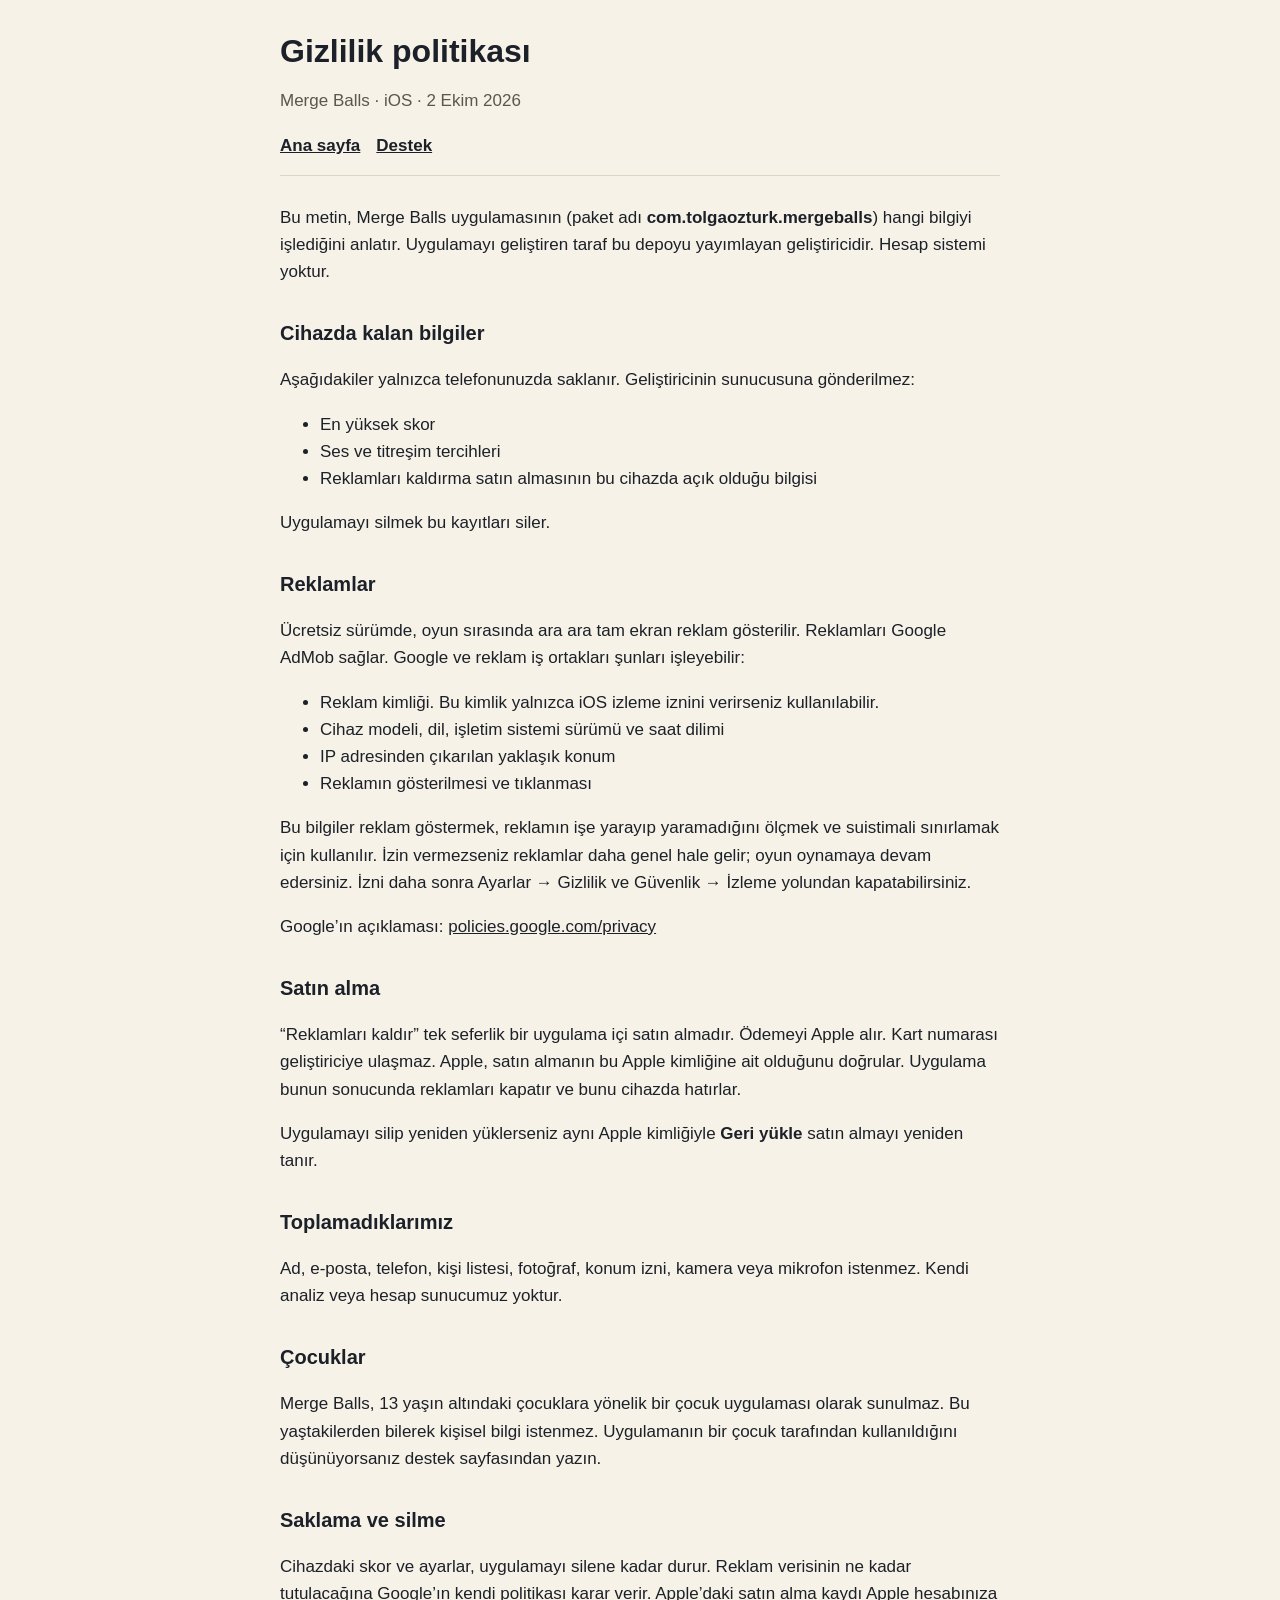
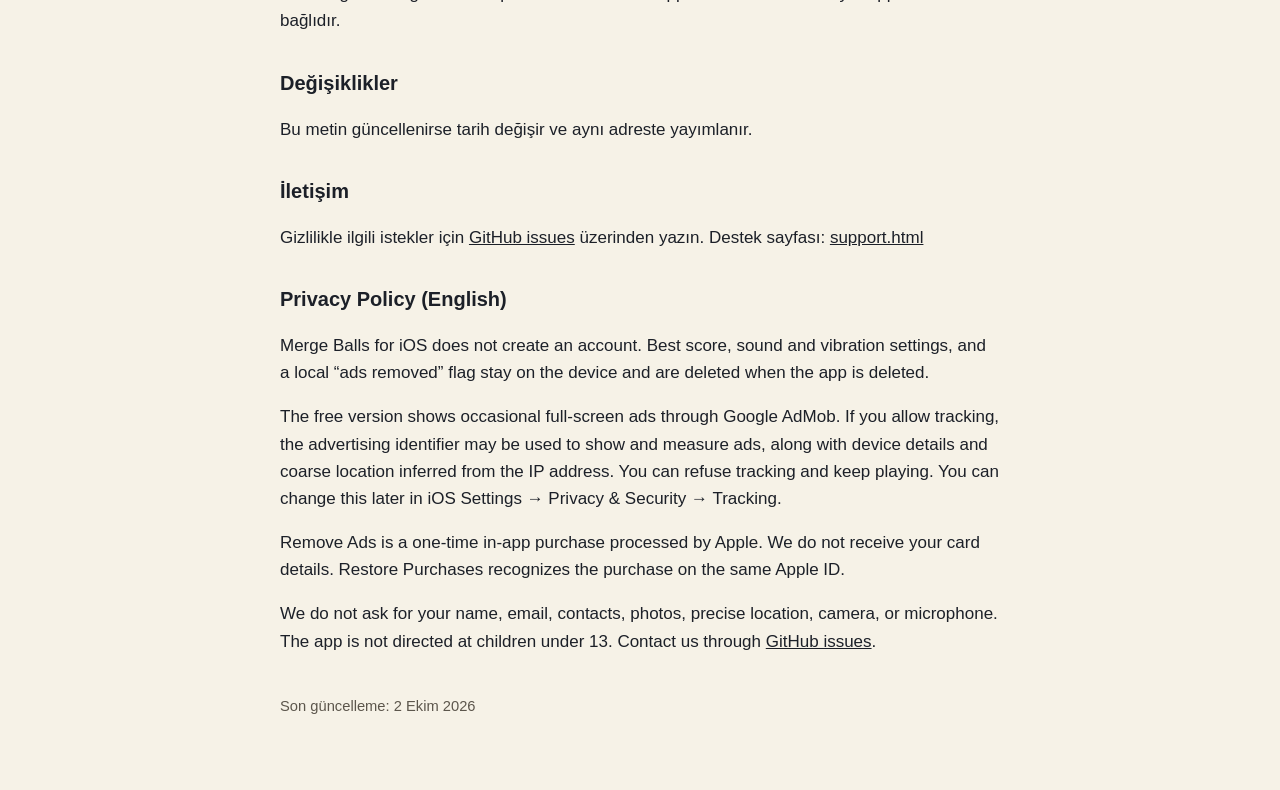
==== privacy.html @ 23a469aa "docs: publish privacy policy and support pages for Merge Balls Co-authored-by: Cursor <cursoragent@c" ====
<!DOCTYPE html>
<html lang="tr">
<head>
  <meta charset="utf-8">
  <meta name="viewport" content="width=device-width, initial-scale=1">
  <title>Gizlilik politikası — Merge Balls</title>
  <link rel="stylesheet" href="style.css">
</head>
<body>
  <main>
    <header>
      <h1>Gizlilik politikası</h1>
      <p class="muted">Merge Balls · iOS · 2 Ekim 2026</p>
      <nav>
        <a href="index.html">Ana sayfa</a>
        <a href="support.html">Destek</a>
      </nav>
    </header>

    <p>Bu metin, Merge Balls uygulamasının (paket adı <strong>com.tolgaozturk.mergeballs</strong>) hangi bilgiyi işlediğini anlatır. Uygulamayı geliştiren taraf bu depoyu yayımlayan geliştiricidir. Hesap sistemi yoktur.</p>

    <h2>Cihazda kalan bilgiler</h2>
    <p>Aşağıdakiler yalnızca telefonunuzda saklanır. Geliştiricinin sunucusuna gönderilmez:</p>
    <ul>
      <li>En yüksek skor</li>
      <li>Ses ve titreşim tercihleri</li>
      <li>Reklamları kaldırma satın almasının bu cihazda açık olduğu bilgisi</li>
    </ul>
    <p>Uygulamayı silmek bu kayıtları siler.</p>

    <h2>Reklamlar</h2>
    <p>Ücretsiz sürümde, oyun sırasında ara ara tam ekran reklam gösterilir. Reklamları Google AdMob sağlar. Google ve reklam iş ortakları şunları işleyebilir:</p>
    <ul>
      <li>Reklam kimliği. Bu kimlik yalnızca iOS izleme iznini verirseniz kullanılabilir.</li>
      <li>Cihaz modeli, dil, işletim sistemi sürümü ve saat dilimi</li>
      <li>IP adresinden çıkarılan yaklaşık konum</li>
      <li>Reklamın gösterilmesi ve tıklanması</li>
    </ul>
    <p>Bu bilgiler reklam göstermek, reklamın işe yarayıp yaramadığını ölçmek ve suistimali sınırlamak için kullanılır. İzin vermezseniz reklamlar daha genel hale gelir; oyun oynamaya devam edersiniz. İzni daha sonra Ayarlar → Gizlilik ve Güvenlik → İzleme yolundan kapatabilirsiniz.</p>
    <p>Google’ın açıklaması: <a href="https://policies.google.com/privacy">policies.google.com/privacy</a></p>

    <h2>Satın alma</h2>
    <p>“Reklamları kaldır” tek seferlik bir uygulama içi satın almadır. Ödemeyi Apple alır. Kart numarası geliştiriciye ulaşmaz. Apple, satın almanın bu Apple kimliğine ait olduğunu doğrular. Uygulama bunun sonucunda reklamları kapatır ve bunu cihazda hatırlar.</p>
    <p>Uygulamayı silip yeniden yüklerseniz aynı Apple kimliğiyle <strong>Geri yükle</strong> satın almayı yeniden tanır.</p>

    <h2>Toplamadıklarımız</h2>
    <p>Ad, e-posta, telefon, kişi listesi, fotoğraf, konum izni, kamera veya mikrofon istenmez. Kendi analiz veya hesap sunucumuz yoktur.</p>

    <h2>Çocuklar</h2>
    <p>Merge Balls, 13 yaşın altındaki çocuklara yönelik bir çocuk uygulaması olarak sunulmaz. Bu yaştakilerden bilerek kişisel bilgi istenmez. Uygulamanın bir çocuk tarafından kullanıldığını düşünüyorsanız destek sayfasından yazın.</p>

    <h2>Saklama ve silme</h2>
    <p>Cihazdaki skor ve ayarlar, uygulamayı silene kadar durur. Reklam verisinin ne kadar tutulacağına Google’ın kendi politikası karar verir. Apple’daki satın alma kaydı Apple hesabınıza bağlıdır.</p>

    <h2>Değişiklikler</h2>
    <p>Bu metin güncellenirse tarih değişir ve aynı adreste yayımlanır.</p>

    <h2>İletişim</h2>
    <p>Gizlilikle ilgili istekler için <a href="https://github.com/pm2-dev/merge-balls/issues">GitHub issues</a> üzerinden yazın. Destek sayfası: <a href="support.html">support.html</a></p>

    <h2 id="english">Privacy Policy (English)</h2>
    <p>Merge Balls for iOS does not create an account. Best score, sound and vibration settings, and a local “ads removed” flag stay on the device and are deleted when the app is deleted.</p>
    <p>The free version shows occasional full-screen ads through Google AdMob. If you allow tracking, the advertising identifier may be used to show and measure ads, along with device details and coarse location inferred from the IP address. You can refuse tracking and keep playing. You can change this later in iOS Settings → Privacy &amp; Security → Tracking.</p>
    <p>Remove Ads is a one-time in-app purchase processed by Apple. We do not receive your card details. Restore Purchases recognizes the purchase on the same Apple ID.</p>
    <p>We do not ask for your name, email, contacts, photos, precise location, camera, or microphone. The app is not directed at children under 13. Contact us through <a href="https://github.com/pm2-dev/merge-balls/issues">GitHub issues</a>.</p>

    <footer>Son güncelleme: 2 Ekim 2026</footer>
  </main>
</body>
</html>
---- style.css ----
:root {
  color-scheme: light;
  --paper: #f6f2e7;
  --ink: #1c2028;
  --muted: #5c564c;
  --line: #ddd4c2;
  --card: #fffaf1;
}

* { box-sizing: border-box; }

body {
  margin: 0;
  background: var(--paper);
  color: var(--ink);
  font: 17px/1.6 "Segoe UI", Helvetica, Arial, sans-serif;
}

main {
  max-width: 760px;
  margin: 0 auto;
  padding: 32px 20px 72px;
}

header {
  border-bottom: 1px solid var(--line);
  margin-bottom: 28px;
  padding-bottom: 16px;
}

h1 { font-size: 2rem; line-height: 1.2; margin: 0 0 8px; }
h2 { font-size: 1.25rem; margin: 32px 0 8px; }

p, li { color: var(--ink); }
.muted { color: var(--muted); }

a { color: var(--ink); }
nav { display: flex; gap: 16px; flex-wrap: wrap; margin-top: 12px; }
nav a { font-weight: 650; }

.card {
  background: var(--card);
  border: 1px solid var(--line);
  border-radius: 16px;
  padding: 16px 18px;
  margin: 16px 0;
}

footer {
  margin-top: 40px;
  color: var(--muted);
  font-size: 0.92rem;
}
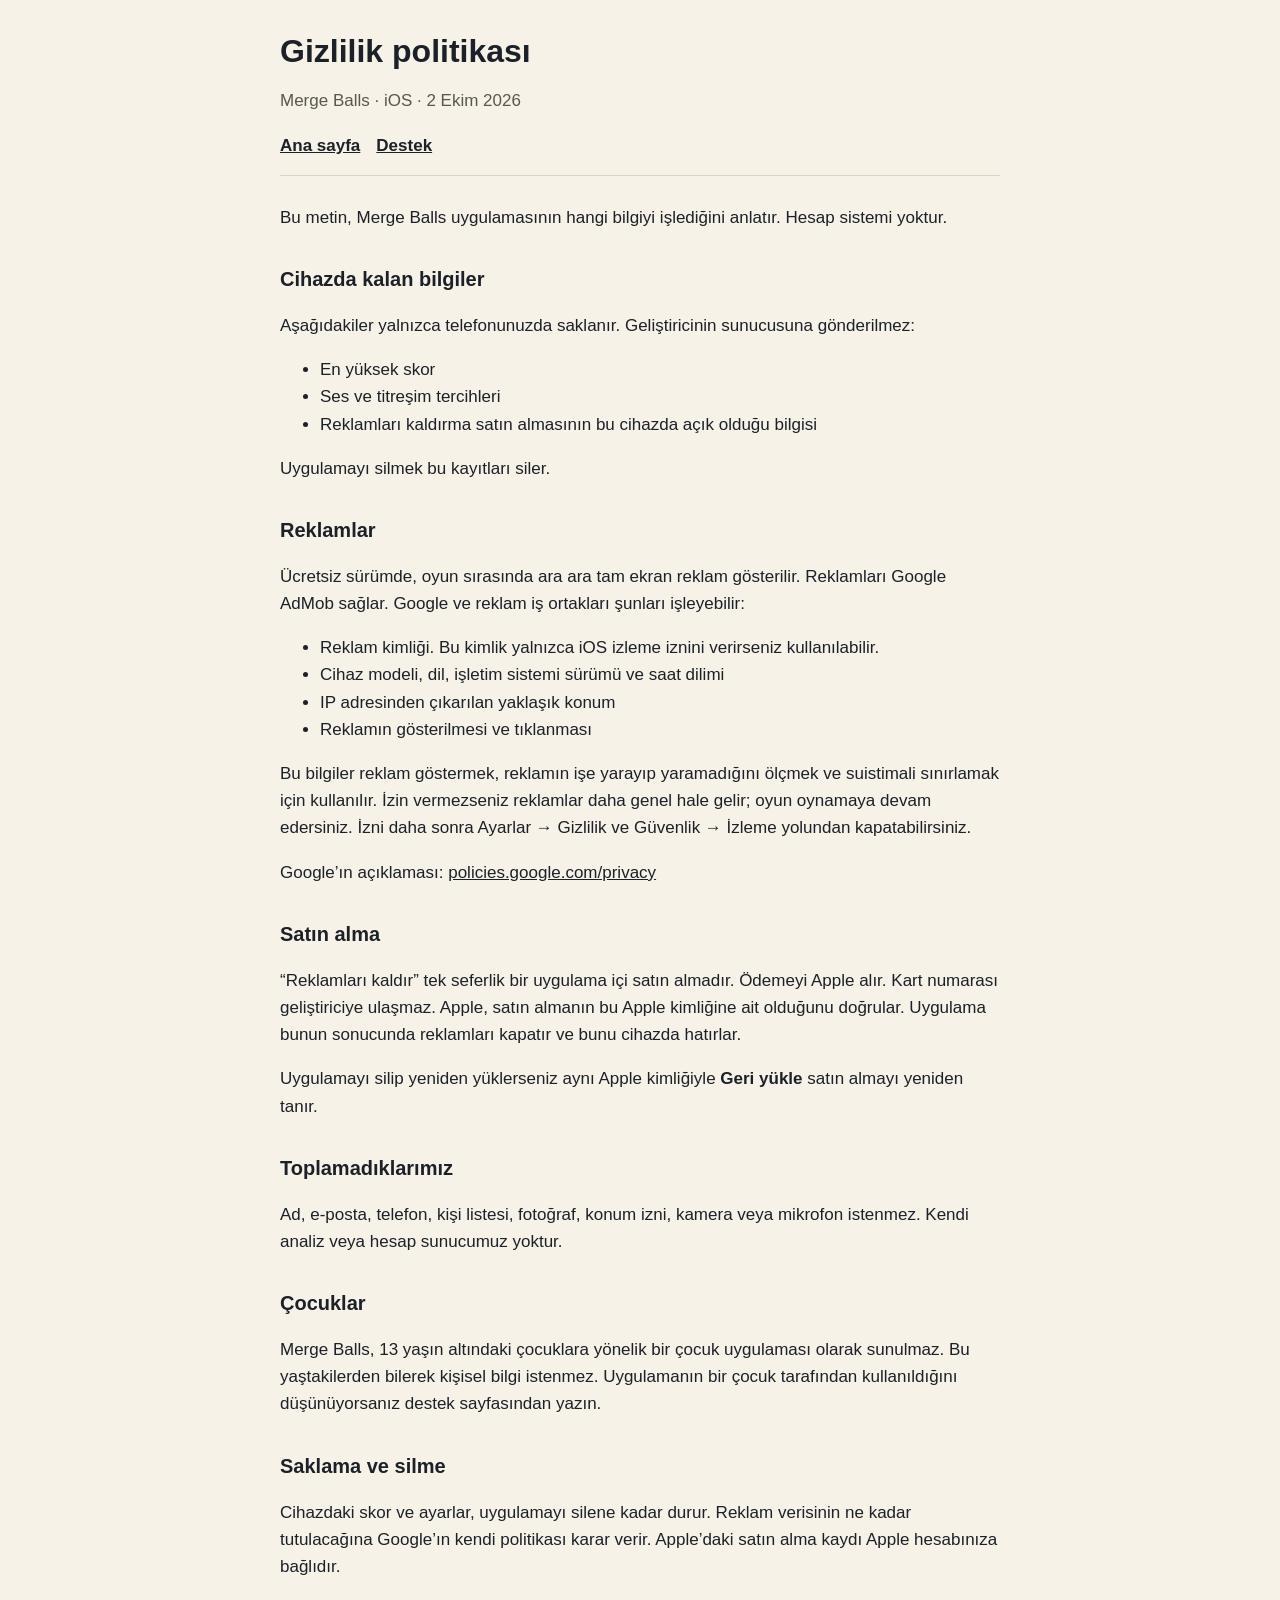
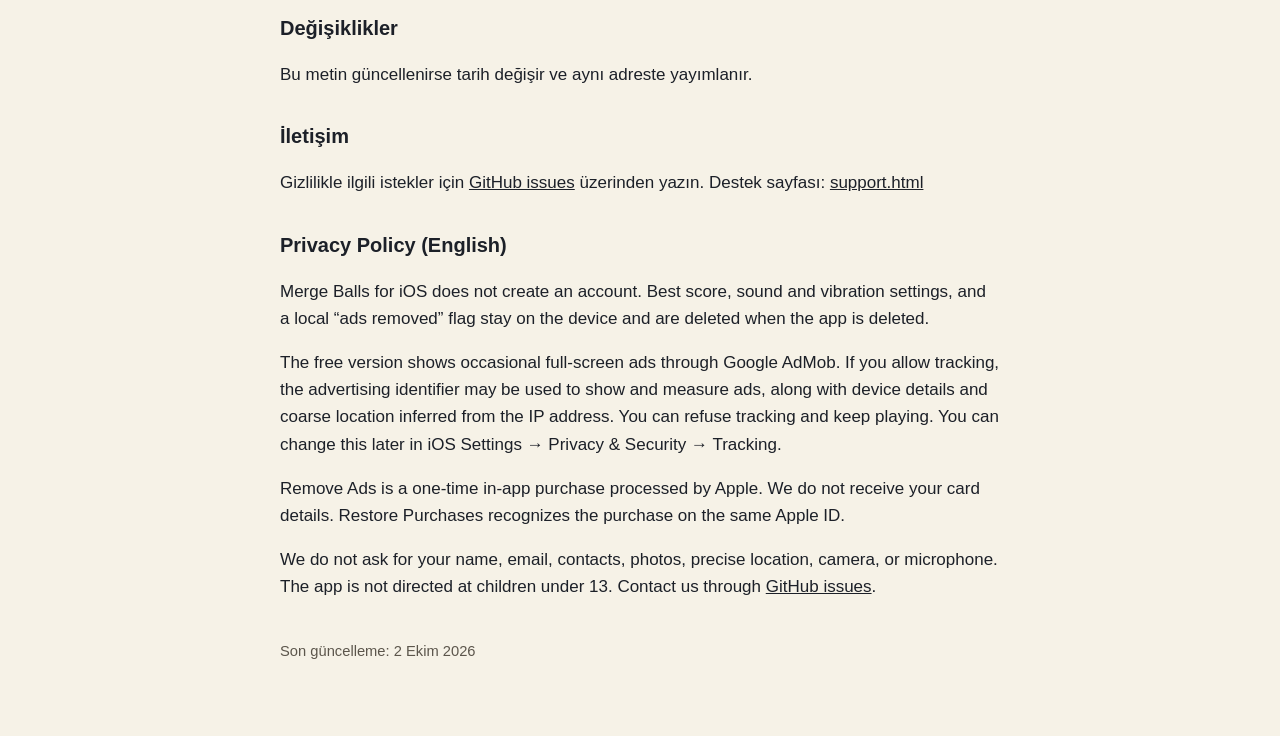
==== commit c7aa16e9: "docs: remove the bundle identifier from the privacy page Co-authored-by: Cursor <cursoragent@cursor." ====
--- a/privacy.html
+++ b/privacy.html
@@ -17,7 +17,7 @@
       </nav>
     </header>
 
-    <p>Bu metin, Merge Balls uygulamasının (paket adı <strong>com.tolgaozturk.mergeballs</strong>) hangi bilgiyi işlediğini anlatır. Uygulamayı geliştiren taraf bu depoyu yayımlayan geliştiricidir. Hesap sistemi yoktur.</p>
+    <p>Bu metin, Merge Balls uygulamasının hangi bilgiyi işlediğini anlatır. Hesap sistemi yoktur.</p>
 
     <h2>Cihazda kalan bilgiler</h2>
     <p>Aşağıdakiler yalnızca telefonunuzda saklanır. Geliştiricinin sunucusuna gönderilmez:</p>
